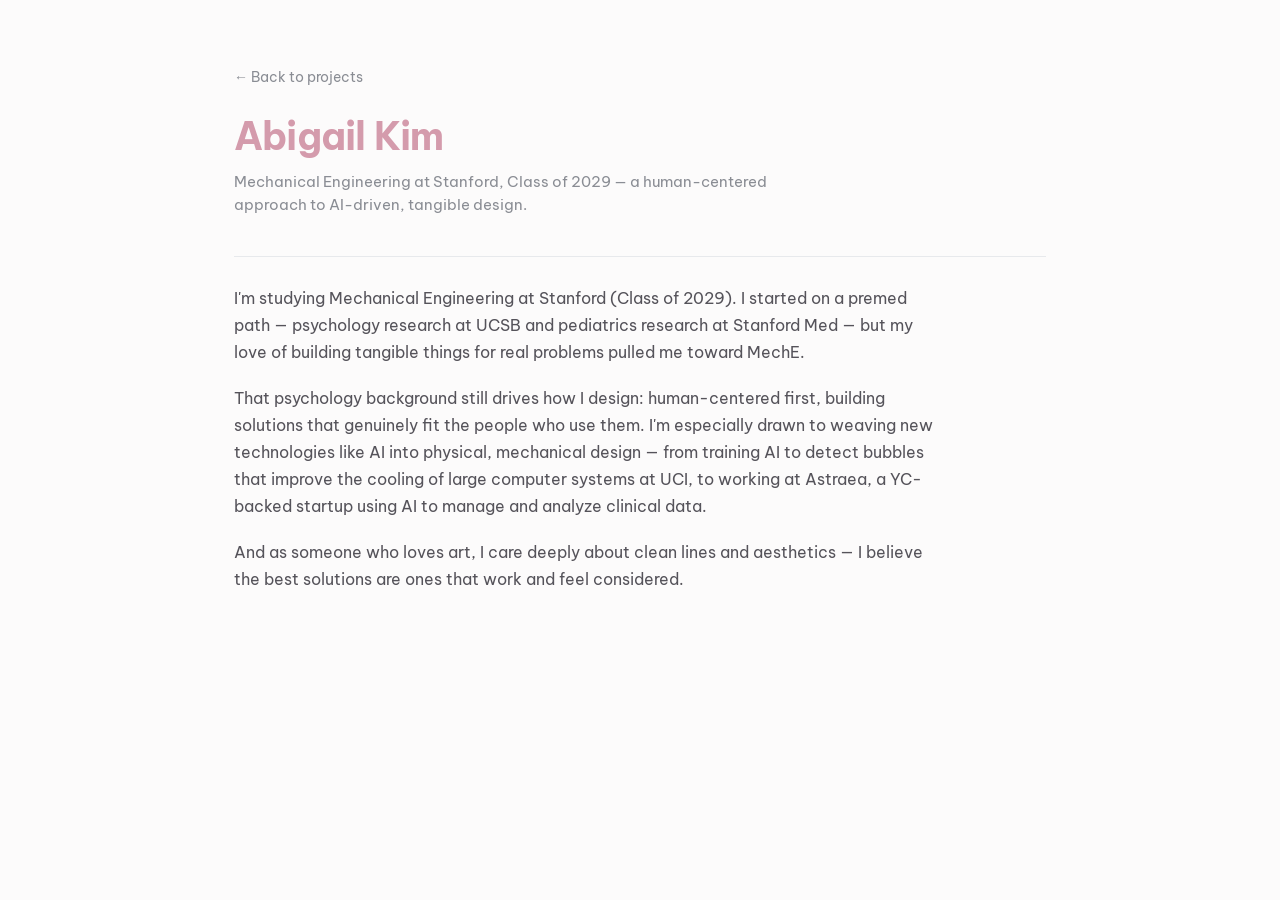
==== about.html @ 2c9af52a "Add About page and human-centered bio; extract shared styles - New about.html with the full story, l" ====
<!doctype html>
<html lang="en">
  <head>
    <meta charset="UTF-8" />
    <meta name="viewport" content="width=device-width, initial-scale=1.0" />
    <meta name="theme-color" content="#fcfbfb" />
    <meta name="description" content="About Abigail Kim." />
    <title>About — Abigail Kim</title>
    <link rel="preconnect" href="https://fonts.googleapis.com" />
    <link rel="preconnect" href="https://fonts.gstatic.com" crossorigin />
    <link
      href="https://fonts.googleapis.com/css2?family=Be+Vietnam+Pro:wght@400;500;600;700&display=swap"
      rel="stylesheet"
    />
    <link rel="stylesheet" href="./assets/styles.css" />
  </head>
  <body>
    <div class="wrap">
      <a class="back" href="./index.html">← Back to projects</a>
      <header>
        <h1 class="name" id="name"></h1>
        <p class="bio" id="bio"></p>
      </header>

      <div class="rule"></div>

      <div class="about" id="about"></div>
    </div>

    <script src="./assets/profile.js"></script>
    <script>
      const $ = (id) => document.getElementById(id);
      $("name").textContent = PROFILE.name;
      $("bio").textContent = PROFILE.bio;
      const about = $("about");
      (PROFILE.about || []).forEach((para) => {
        const p = document.createElement("p");
        p.textContent = para;
        about.append(p);
      });
    </script>
  </body>
</html>
---- assets/styles.css ----
:root {
  color-scheme: light;
  --blush: #d49bac;
  --blush-strong: #c07f93;
  --blush-soft: #f6e0e8;
  --silver: #b9bdc4;
  --silver-soft: #e7e9ec;
  --ink: #26242a;
  --muted: #8a8d94;
  --paper: #fcfbfb;
}

* { box-sizing: border-box; }

body {
  margin: 0;
  background: var(--paper);
  color: var(--ink);
  font-family: "Be Vietnam Pro", ui-sans-serif, -apple-system, BlinkMacSystemFont,
    "SF Pro Text", "Helvetica Neue", Helvetica, Arial, sans-serif;
  font-feature-settings: "kern";
  -webkit-font-smoothing: antialiased;
  line-height: 1.5;
}

.wrap { max-width: 860px; margin: 0 auto; padding: 64px 24px 96px; }

/* Header */
header { margin-bottom: 40px; }
.name {
  margin: 0;
  font-size: clamp(28px, 5vw, 38px);
  font-weight: 700;
  letter-spacing: -0.02em;
  color: var(--blush);
}
.bio { margin: 6px 0 0; color: var(--muted); font-size: 15px; max-width: 60ch; }
.links {
  margin-top: 18px; display: flex; flex-wrap: wrap; gap: 18px;
  font-size: 14px;
}
.links a {
  color: var(--blush-strong); text-decoration: none;
  border-bottom: 1px solid var(--blush-soft); padding-bottom: 1px;
  transition: border-color 150ms ease;
}
.links a:hover { border-bottom-color: var(--blush); }
.rule { height: 1px; background: var(--silver-soft); margin: 32px 0 28px; }

/* Back link (About page) */
.back {
  display: inline-block; margin-bottom: 20px;
  color: var(--muted); text-decoration: none; font-size: 14px;
  transition: color 150ms ease;
}
.back:hover { color: var(--blush-strong); }

/* About prose */
.about { max-width: 64ch; }
.about p { margin: 0 0 18px; color: #55535a; font-size: 16px; line-height: 1.7; }
.about p:last-child { margin-bottom: 0; }

/* Grid */
.grid { display: grid; grid-template-columns: 1fr 1fr; gap: 16px; }
@media (max-width: 600px) { .grid { grid-template-columns: 1fr; } }

.card {
  display: block; text-align: left; width: 100%; padding: 0;
  font: inherit; color: inherit; cursor: pointer;
  background: #fff; border: 1px solid var(--silver-soft);
  border-radius: 12px; overflow: hidden;
  transition: transform 150ms ease, box-shadow 150ms ease, border-color 150ms ease;
}
.card:hover {
  transform: translateY(-3px);
  border-color: #eccdd6;
  box-shadow: 0 6px 22px rgba(212, 155, 172, 0.18);
}
.card:focus-visible { outline: 2px solid var(--blush); outline-offset: 2px; }

.ph, .card .shot, .card .cover-img {
  display: flex; align-items: center; justify-content: center;
  width: 100%; height: 132px;
  background: linear-gradient(135deg, #eceef0, #d8dbdf);
  color: #a7abb2; font-size: 12px; object-fit: cover;
}
.card-body { padding: 14px 15px 16px; }
.card-title { margin: 0; font-size: 15px; font-weight: 650; }
.card-desc { margin: 5px 0 0; font-size: 13px; color: var(--muted); }

/* Modal */
.overlay {
  position: fixed; inset: 0; z-index: 50;
  display: none; align-items: center; justify-content: center;
  padding: 24px; background: rgba(38, 36, 42, 0.42);
  backdrop-filter: blur(3px);
}
.overlay.open { display: flex; }
.modal {
  position: relative; width: min(560px, 100%);
  max-height: 88vh; overflow: auto;
  background: #fff; border: 1px solid var(--silver-soft);
  border-radius: 14px; box-shadow: 0 18px 50px rgba(38, 36, 42, 0.22);
}
.gallery { display: grid; grid-template-columns: 1fr 1fr; gap: 2px; }
.gallery .ph, .gallery .shot { height: 168px; border-radius: 0; }
.modal-body { padding: 20px 22px 24px; }
.modal-title { margin: 0; font-size: 19px; font-weight: 700; color: var(--blush); }
.modal-desc { margin: 10px 0 18px; font-size: 14px; color: #55535a; }
.skills-label {
  font-size: 11px; text-transform: uppercase; letter-spacing: 0.07em;
  color: var(--silver); margin-bottom: 6px;
}
.skills-text {
  font-size: 14px; color: #55535a;
  border-left: 2px solid var(--blush-soft); padding-left: 12px;
}
.close {
  position: absolute; top: 12px; right: 12px; z-index: 1;
  width: 32px; height: 32px; display: grid; place-items: center;
  border: none; border-radius: 999px; cursor: pointer;
  background: rgba(255, 255, 255, 0.85); color: var(--ink); font-size: 15px;
  backdrop-filter: blur(6px);
}
.close:hover { background: #fff; }
.close:focus-visible { outline: 2px solid var(--blush); outline-offset: 2px; }

@media (prefers-reduced-motion: reduce) {
  .card { transition: none; }
  .card:hover { transform: none; }
}
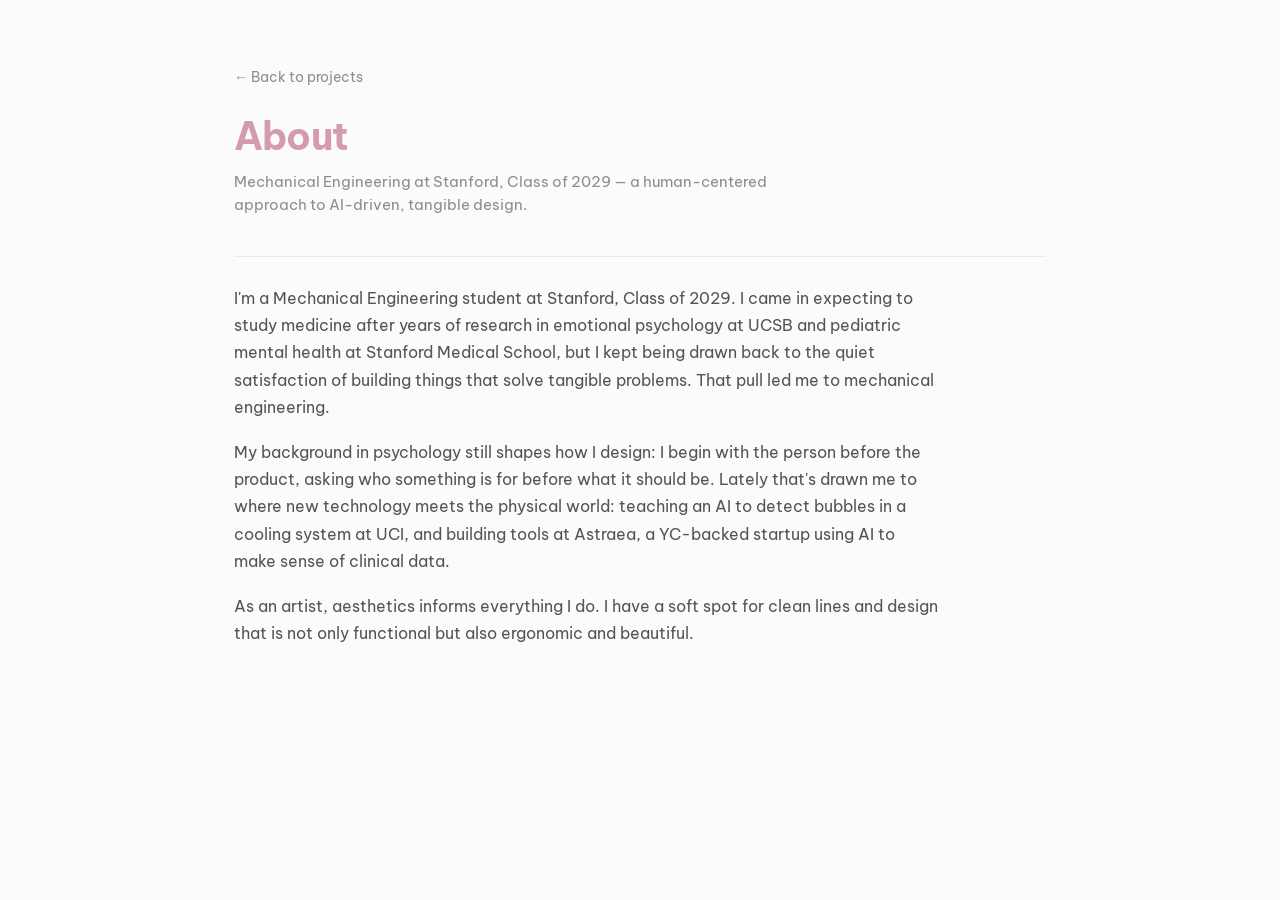
==== commit da763788: "Vector favicon + About page header tweak - Redraw favicon "A" as vector strokes (renders reliably as" ====
--- a/about.html
+++ b/about.html
@@ -6,6 +6,7 @@
     <meta name="theme-color" content="#fcfbfb" />
     <meta name="description" content="About Abigail Kim." />
     <title>About — Abigail Kim</title>
+    <link rel="icon" type="image/svg+xml" href="./assets/favicon.svg?v=2" />
     <link rel="preconnect" href="https://fonts.googleapis.com" />
     <link rel="preconnect" href="https://fonts.gstatic.com" crossorigin />
     <link
@@ -18,7 +19,7 @@
     <div class="wrap">
       <a class="back" href="./index.html">← Back to projects</a>
       <header>
-        <h1 class="name" id="name"></h1>
+        <h1 class="name">About</h1>
         <p class="bio" id="bio"></p>
       </header>
 
@@ -30,7 +31,6 @@
     <script src="./assets/profile.js"></script>
     <script>
       const $ = (id) => document.getElementById(id);
-      $("name").textContent = PROFILE.name;
       $("bio").textContent = PROFILE.bio;
       const about = $("about");
       (PROFILE.about || []).forEach((para) => {
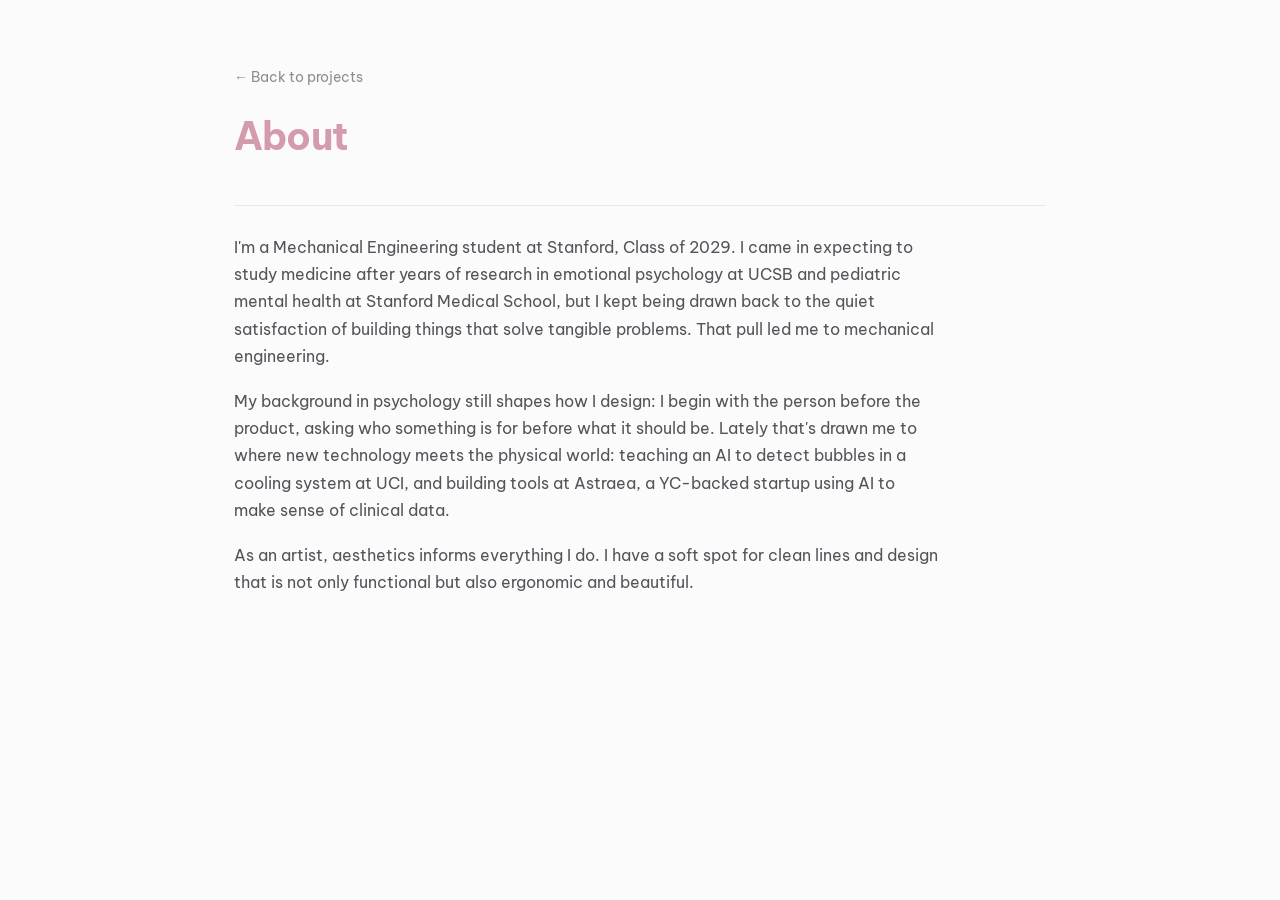
==== commit 228c7fb3: "Two-line home tagline (drop Class of 2029); remove About subtitle Co-Authored-By: Claude Opus 4.8 (1" ====
--- a/about.html
+++ b/about.html
@@ -20,7 +20,6 @@
       <a class="back" href="./index.html">← Back to projects</a>
       <header>
         <h1 class="name">About</h1>
-        <p class="bio" id="bio"></p>
       </header>
 
       <div class="rule"></div>
@@ -31,7 +30,6 @@
     <script src="./assets/profile.js"></script>
     <script>
       const $ = (id) => document.getElementById(id);
-      $("bio").textContent = PROFILE.bio;
       const about = $("about");
       (PROFILE.about || []).forEach((para) => {
         const p = document.createElement("p");
